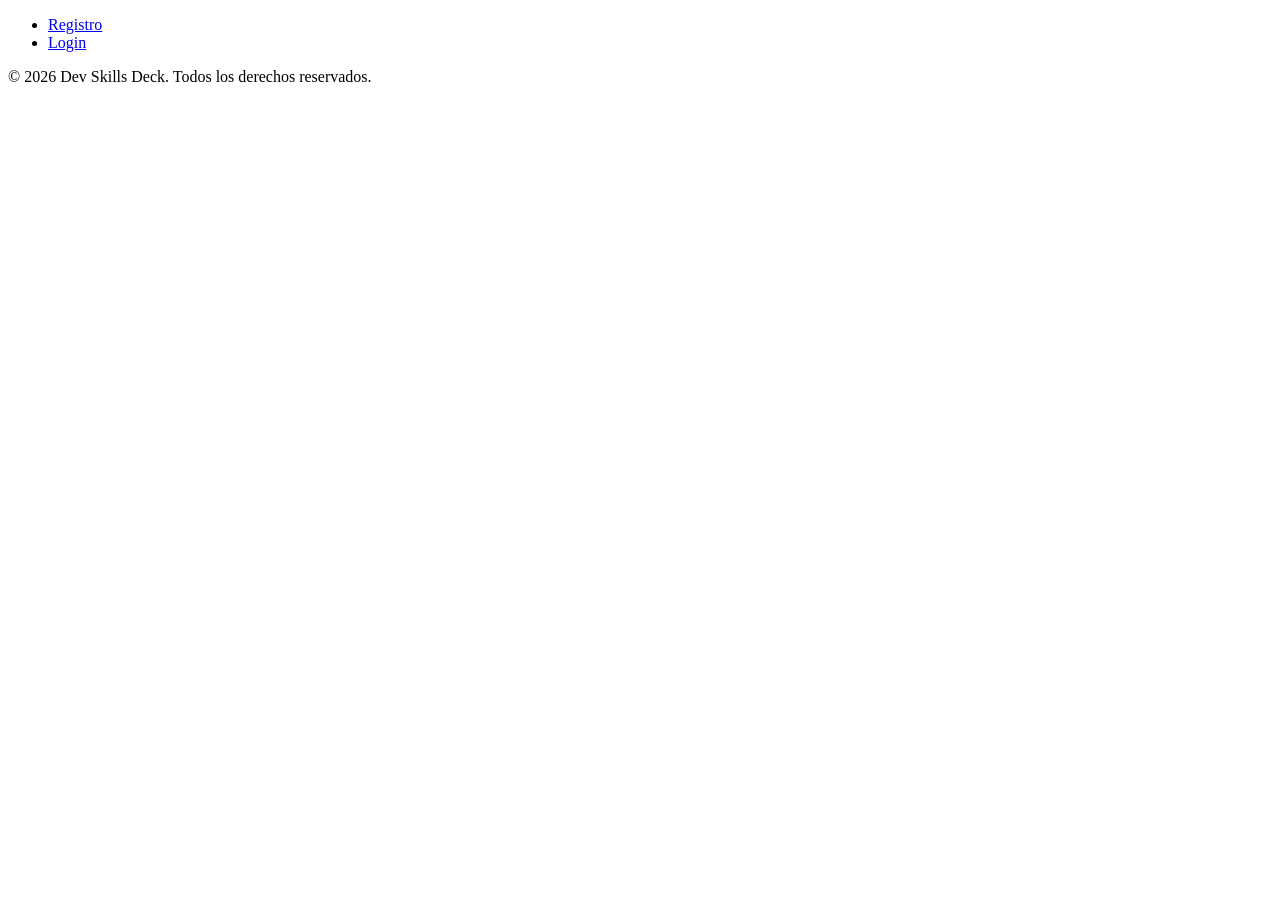
==== HTML/Index.html @ 3586e0e6 "cartas actualizadas y album" ====
<!DOCTYPE html>
<html lang="es">
<head>
    <meta charset="UTF-8"> 
    <meta name="viewport" content="width=device-width, initial-scale=1.0">
    <link rel="stylesheet" href="CSS/Style.css">
    <link rel="stylesheet" href="CSS/style-card.css">
    <link rel="icon" href="/img/esfera.png" type="image/png">
    <title>TP WEB</title>
</head> 
<body>
    <!---------        HEADER      ------------> 
    <header class="header-index">
        <section>
            <nav>
                <ul class="lista-header">
                    <li>
                        <a href="formulario-registro.html">Registro</a>
                    </li>
                    <li>
                        <a href="login.html">Login</a>
                    </li>
                </ul>
            </nav>
        </section>
    </header>
    <!---------        MAIN       ------------> 
    <main>
        
    </main>
    <!---------        FOOTER      ------------> 
    <footer>
        <p>&copy; 2026 Dev Skills Deck. Todos los derechos reservados.</p>
    </footer>
</body>
</html>
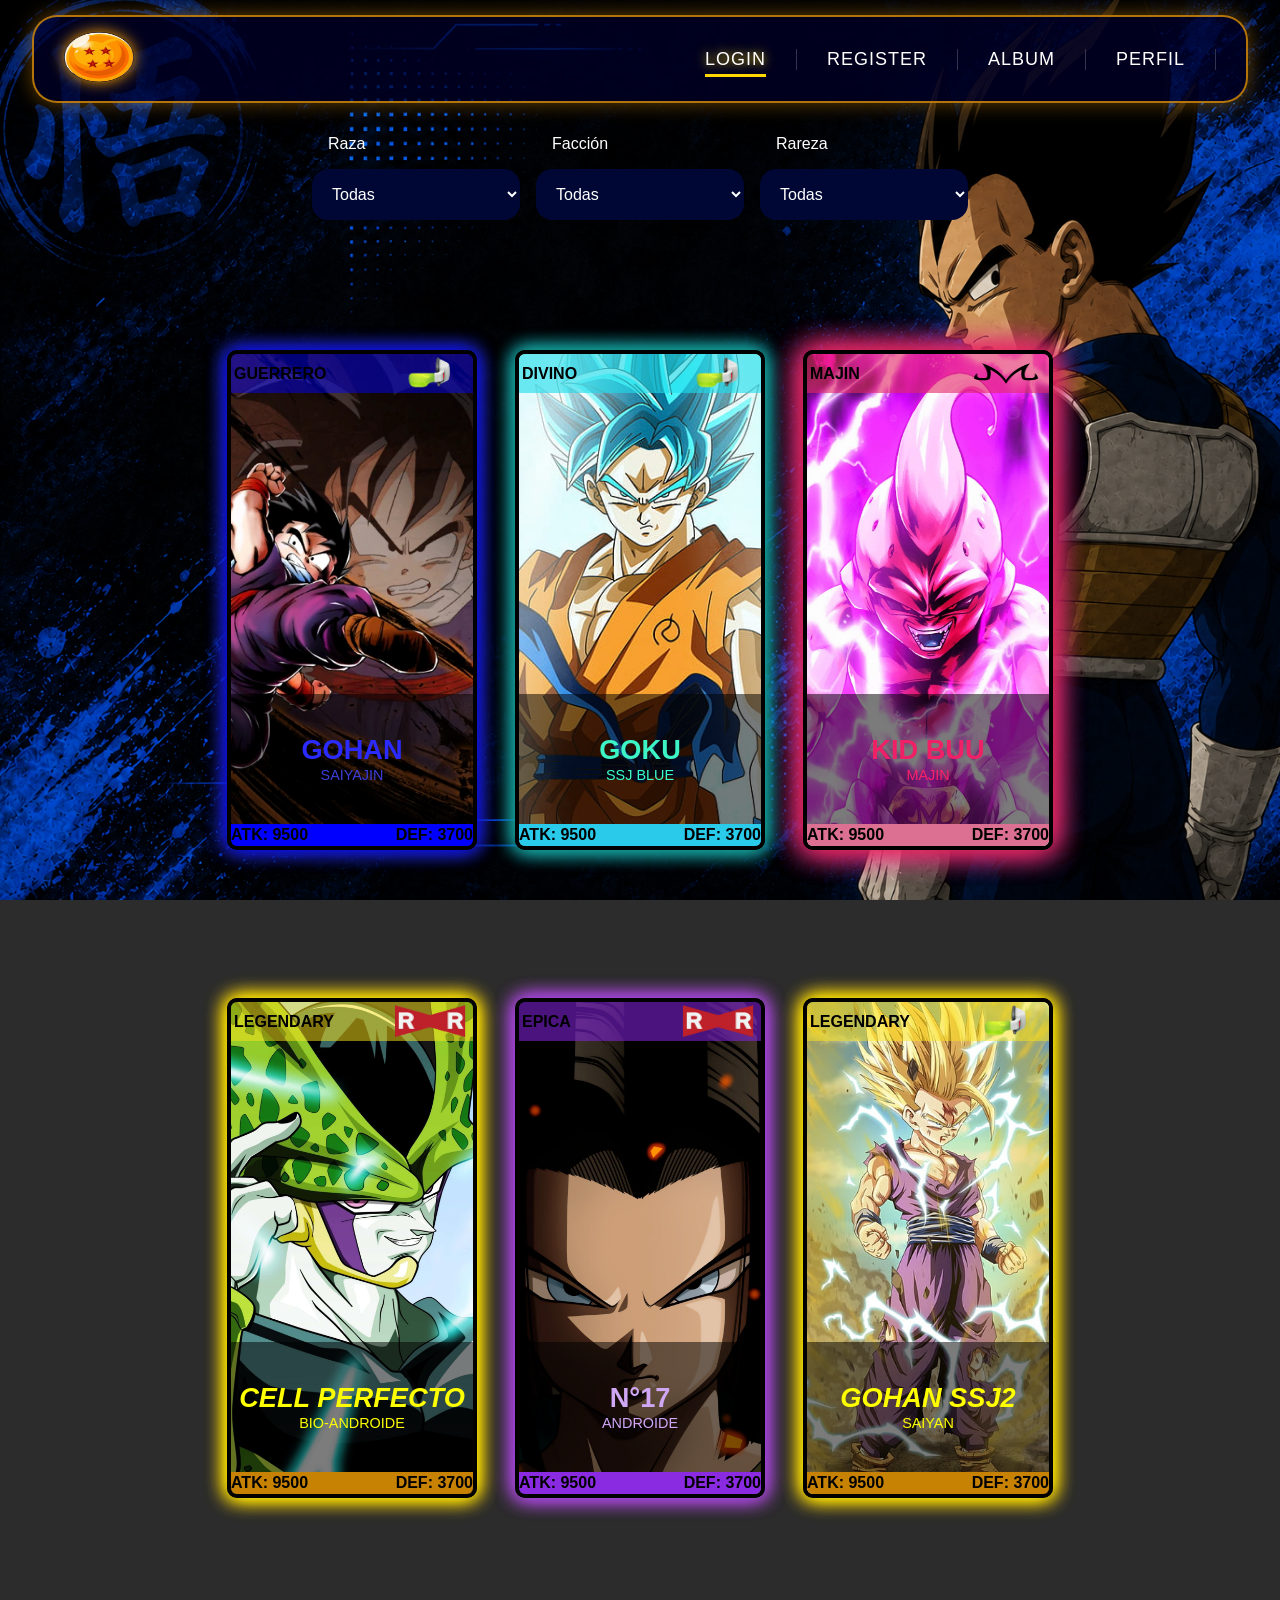
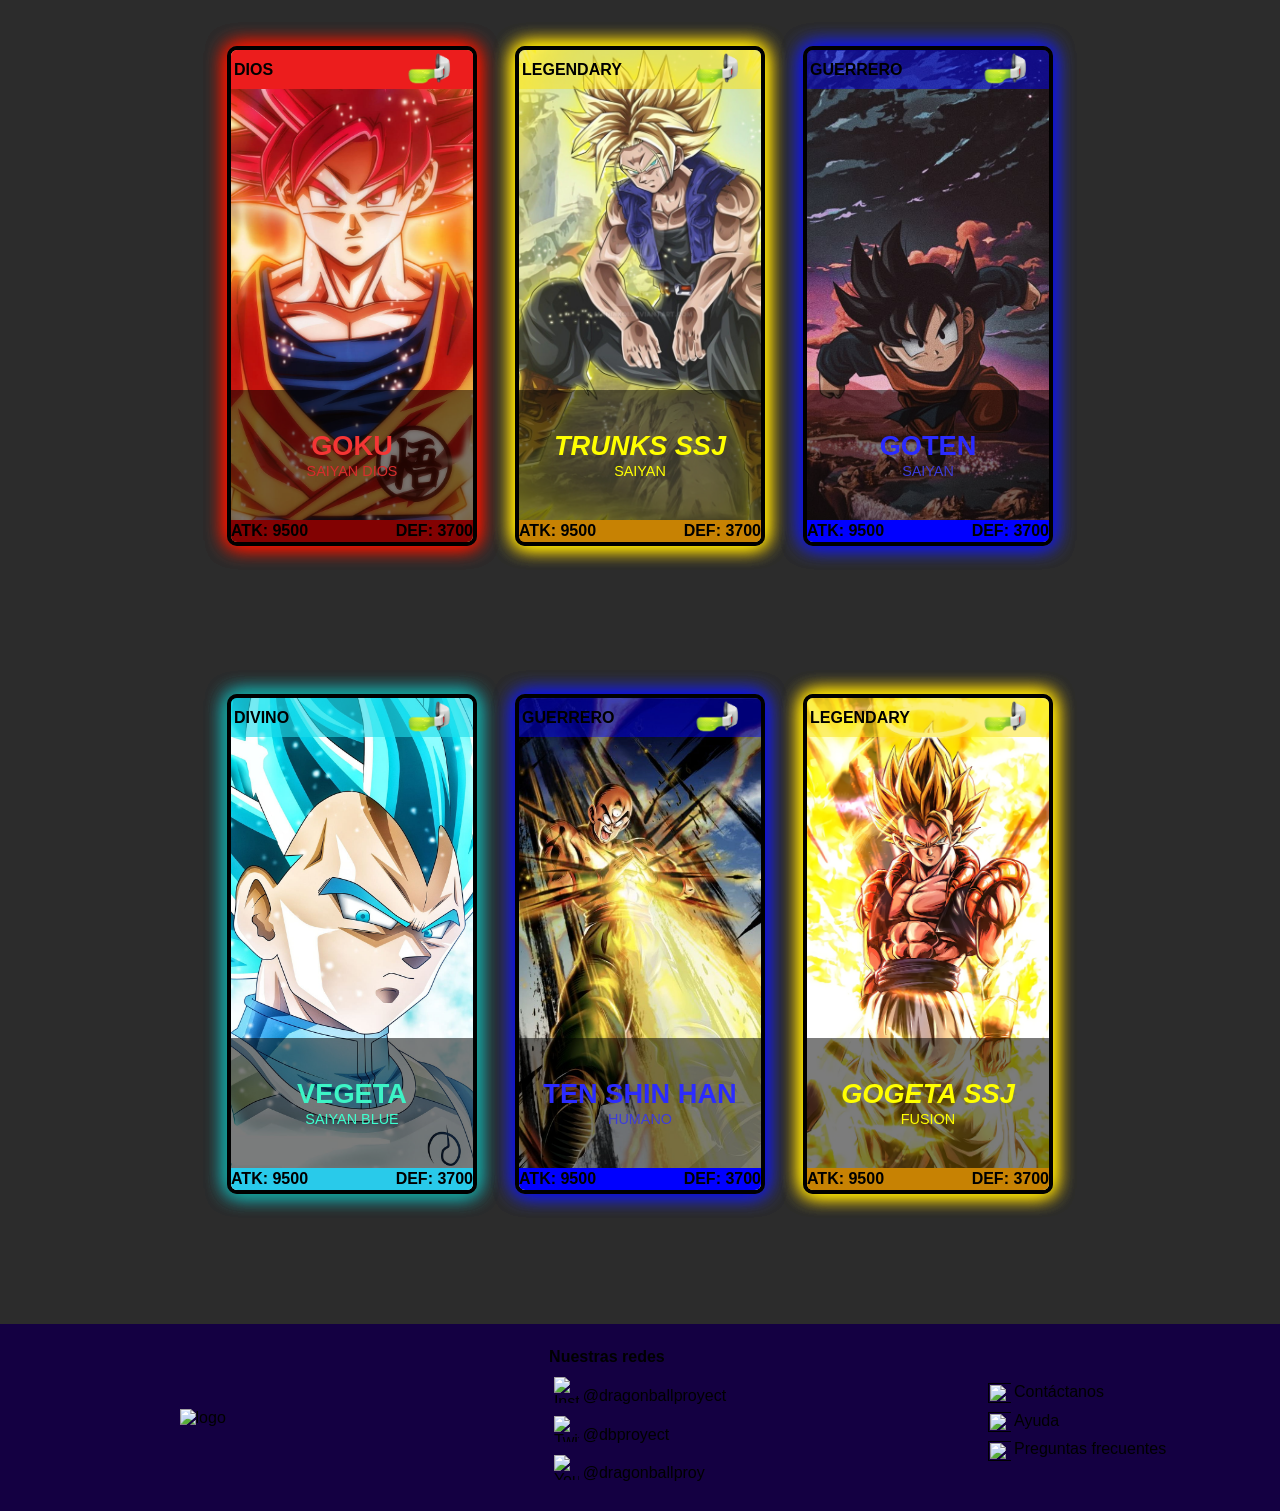
==== commit cf63febd: "proyecto entregado" ====
--- a/HTML/Index.html
+++ b/HTML/Index.html
@@ -3,34 +3,305 @@
 <head>
     <meta charset="UTF-8"> 
     <meta name="viewport" content="width=device-width, initial-scale=1.0">
-    <link rel="stylesheet" href="CSS/Style.css">
-    <link rel="stylesheet" href="CSS/style-card.css">
-    <link rel="icon" href="/img/esfera.png" type="image/png">
+    <link rel="stylesheet" href="../CSS/Style.css">
+    <link rel="stylesheet" href="../CSS/style-card.css">
+    <link rel="stylesheet" href="../CSS/style-landing.css">
+    <link rel="icon" href="../img/esfera.png" type="image/png">
     <title>TP WEB</title>
 </head> 
-<body>
+<body class="body-index">
     <!---------        HEADER      ------------> 
     <header class="header-index">
-        <section>
-            <nav>
-                <ul class="lista-header">
+        <nav class="barra-nav">
+            <div class="logo">
+                <a href="../HTML/Index.html"><img src="../img/esfera.png" alt="logo dragon ball"></a>
+            </div>
+                <ul class="nav-links">
                     <li>
-                        <a href="formulario-registro.html">Registro</a>
+                        <a href="#" class="activo">LOGIN</a>
                     </li>
                     <li>
-                        <a href="login.html">Login</a>
+                        <a href="formulario-registro.html">REGISTER</a>
+                    </li>
+                     <li>
+                        <a href="album.html">ALBUM</a>
+                    </li>
+                    <li>
+                        <a href="perfil.html">PERFIL</a>
                     </li>
                 </ul>
-            </nav>
-        </section>
+         </nav>
     </header>
     <!---------        MAIN       ------------> 
     <main>
         
+        <menu id="menu-filtro-cartas"><!-- menu de filtros -->
+            <label for="select-raza" class="label">Raza</label>
+            <select name="select-raza" class="select raza">
+                <button><selectedcontent></selectedcontent></button>
+                <option value="none">Todas</option>
+                <option value="namekianos">Namekianos</option>
+                <option value="terricolas">Terricolas</option>
+                <option value="saiyans">Saiyans</option>
+                <option value="androides">Androides</option>
+                <option value="demonio-frio">Demonios del frio</option>
+                <option value="fusion">Fusiones</option>
+            </select>
+            
+            <label for="select-faccion" class="label">Facción</label>
+            <select name="select-faccion" class="select faccion">
+                <button><selectedcontent></selectedcontent></button>
+                <option value="none">Todas</option>
+                <option value="guerreros-z">Guerrero Z</option>
+                <option value="patrulla-roja">Patrulla Roja</option>
+                <option value="imperio-freezer">Imperio de Freezer</option>
+            </select>
+            
+            <label for="select-rareza" class="label">Rareza</label>
+            <select name="select-rareza" class="select rareza">
+                <button><selectedcontent></selectedcontent></button>
+                <option value="none">Todas</option>
+                <option value="comun">Comúnes</option>
+                <option value="rara">Raras</option>
+                <option value="epicas">Épicas</option>
+                <option value="legendarias">Legendarias</option>
+            </select>
+        </menu>
+
+        <section class="contenedor-cards">
+            <!----- GOHAN ---------->
+            <article class="card guerrero">
+                <img src="../img/gohan.jpg" alt="GOHAN" class="img-card-fondo">
+                <div class="header-card guerrero">
+                    <h4>GUERRERO</h4>
+                    <img src="../img/logo-rastreador.png" class="img-logo">
+                </div>
+                <div class="footer-card">
+                    <div class="nombre-card guerrero">
+                        <h1>GOHAN</h1>
+                        <span>SAIYAJIN</span>
+                    </div>
+                    <div class="atributos guerrero">
+                        <span>ATK: 9500</span>
+                        <span>DEF: 3700</span>
+                     </div>
+                </div>
+            </article>
+            <!----- GOKU SSJ BLUE  ------>
+            <article class="card divino">
+                <img src="../img/gokublue.jpg" alt="GOKU SSJ BLUE" class="img-card-fondo">
+                <div class="header-card divino">
+                    <h4>DIVINO</h4>
+                    <img src="../img/logo-rastreador.png" class="img-logo">
+                </div>
+                <div class="footer-card">
+                    <div class="nombre-card divino">
+                        <h1>GOKU</h1>
+                        <span>SSJ BLUE</span>
+                    </div>
+                    <div class="atributos divino">
+                        <span>ATK: 9500</span>
+                        <span>DEF: 3700</span>
+                     </div>
+                </div>
+            </article>
+            <!------- KID BUU -------->
+            <article class="card majin">
+                <img src="../img/kidbuu.jpg" alt="KID BUU" class="img-card-fondo">
+                <div class="header-card majin">
+                    <h4>MAJIN</h4>
+                    <img src="../img/logo-majin.png" class="img-logo">
+                </div>
+                <div class="footer-card">
+                    <div class="nombre-card majin">
+                        <h1>KID BUU</h1>
+                        <span>MAJIN</span>
+                    </div>
+                    <div class="atributos majin">
+                        <span>ATK: 9500</span>
+                        <span>DEF: 3700</span>
+                     </div>
+                </div>
+            </article>
+            <!--------- CELL ------------->
+            <article class="card legendary">
+                <img src="../img/cell.jpg" alt="CELL" class="img-card-fondo">
+                <div class="header-card legendary">
+                    <h4>LEGENDARY</h4>
+                    <img src="../img/logo-patrulla-roja.png" class="img-logo">
+                </div>
+                <div class="footer-card">
+                    <div class="nombre-card legendary">
+                        <h1>CELL PERFECTO</h1>
+                        <span>BIO-ANDROIDE</span>
+                    </div>
+                    <div class="atributos legendary">
+                        <span>ATK: 9500</span>
+                        <span>DEF: 3700</span>
+                     </div>
+                </div>
+            </article>
+            <!------ ANDROIDE 17  ------>
+            <article class="card epica">
+                <img src="../img/androide17.jpg" alt="ANDROIDE 17" class="img-card-fondo">
+                <div class="header-card epica">
+                    <h4>EPICA</h4>
+                    <img src="../img/logo-patrulla-roja.png" class="img-logo">
+                </div>
+                <div class="footer-card">
+                    <div class="nombre-card epica">
+                        <h1>N°17</h1>
+                        <span>ANDROIDE</span>
+                    </div>
+                    <div class="atributos epica">
+                        <span>ATK: 9500</span>
+                        <span>DEF: 3700</span>
+                     </div>
+                </div>
+            </article>
+            <!---------- GOHAN SSJ2 ----------->
+            <article class="card legendary">
+                <img src="../img/gohanssj2.jpg" alt="GOHAN SSJ2" class="img-card-fondo">
+                <div class="header-card legendary">
+                    <h4>LEGENDARY</h4>
+                    <img src="../img/logo-rastreador.png" class="img-logo">
+                </div>
+                <div class="footer-card">
+                    <div class="nombre-card legendary">
+                        <h1>GOHAN SSJ2</h1>
+                        <span>SAIYAN</span>
+                    </div>
+                    <div class="atributos legendary">
+                        <span>ATK: 9500</span>
+                        <span>DEF: 3700</span>
+                     </div>
+                </div>
+            </article>
+            <!------- GOKU SSJ GOD ------->
+            <article class="card dios">
+                <img src="../img/gokussjgod.jpg" alt="BEERUS" class="img-card-fondo">
+                <div class="header-card dios">
+                    <h4>DIOS</h4>
+                    <img src="../img/logo-rastreador.png" class="img-logo">
+                </div>
+                <div class="footer-card">
+                    <div class="nombre-card dios">
+                        <h1>GOKU</h1>
+                        <span>SAIYAN DIOS</span>
+                    </div>
+                    <div class="atributos dios">
+                        <span>ATK: 9500</span>
+                        <span>DEF: 3700</span>
+                     </div>
+                </div>
+            </article>
+            <!------- TRUNKS FUTURO ------->
+            <article class="card legendary">
+                <img src="../img/trunksfuturossj.jpg" alt="TRUNKS FUTURO" class="img-card-fondo">
+                <div class="header-card legendary">
+                    <h4>LEGENDARY</h4>
+                    <img src="../img/logo-rastreador.png" class="img-logo">
+                </div>
+                <div class="footer-card">
+                    <div class="nombre-card legendary">
+                        <h1>TRUNKS SSJ</h1>
+                        <span>SAIYAN</span>
+                    </div>
+                    <div class="atributos legendary">
+                        <span>ATK: 9500</span>
+                        <span>DEF: 3700</span>
+                     </div>
+                </div>
+            </article>
+            <!------- GOTEN ------->
+            <article class="card guerrero">
+                <img src="../img/goten.jpg" alt="GOTEN" class="img-card-fondo">
+                <div class="header-card guerrero">
+                    <h4>GUERRERO</h4>
+                    <img src="../img/logo-rastreador.png" class="img-logo">
+                </div>
+                <div class="footer-card">
+                    <div class="nombre-card guerrero">
+                        <h1>GOTEN</h1>
+                        <span>SAIYAN</span>
+                    </div>
+                    <div class="atributos guerrero">
+                        <span>ATK: 9500</span>
+                        <span>DEF: 3700</span>
+                     </div>
+                </div>
+            </article>
+            <!------- VEGETA SSJ BLUE ------->
+            <article class="card divino">
+                <img src="../img/vegeta-blue.jpg" alt="VEGETA SSJ BLUE " class="img-card-fondo">
+                <div class="header-card divino">
+                    <h4>DIVINO</h4>
+                    <img src="../img/logo-rastreador.png" class="img-logo">
+                </div>
+                <div class="footer-card">
+                    <div class="nombre-card divino">
+                        <h1>VEGETA</h1>
+                        <span>SAIYAN BLUE</span>
+                    </div>
+                    <div class="atributos divino">
+                        <span>ATK: 9500</span>
+                        <span>DEF: 3700</span>
+                     </div>
+                </div>
+            </article>
+            <!------- TEN SHIN HAN ------->
+            <article class="card guerrero">
+                <img src="../img/tenshinhan.jpg" alt="TEN SHIN HAN" class="img-card-fondo">
+                <div class="header-card guerrero">
+                    <h4>GUERRERO</h4>
+                    <img src="../img/logo-rastreador.png" class="img-logo">
+                </div>
+                <div class="footer-card">
+                    <div class="nombre-card guerrero">
+                        <h1>TEN SHIN HAN</h1>
+                        <span>HUMANO</span>
+                    </div>
+                    <div class="atributos guerrero">
+                        <span>ATK: 9500</span>
+                        <span>DEF: 3700</span>
+                     </div>
+                </div>
+            </article>
+            <!------- GOGETA ------->
+            <article class="card legendary">
+                <img src="../img/gogeta-ssj.jpg" alt="GOGETA SSJ" class="img-card-fondo">
+                <div class="header-card legendary">
+                    <h4>LEGENDARY</h4>
+                    <img src="../img/logo-rastreador.png" class="img-logo">
+                </div>
+                <div class="footer-card">
+                    <div class="nombre-card legendary">
+                        <h1>GOGETA SSJ</h1>
+                        <span>FUSION</span>
+                    </div>
+                    <div class="atributos legendary">
+                        <span>ATK: 9500</span>
+                        <span>DEF: 3700</span>
+                     </div>
+                </div>
+            </article>
+        </section>
     </main>
     <!---------        FOOTER      ------------> 
     <footer>
-        <p>&copy; 2026 Dev Skills Deck. Todos los derechos reservados.</p>
+        <img src="img/logo-dbz.png" alt="logo">
+        <div id="wrapper-redes">
+            <h4>Nuestras redes</h4>
+            <a href="https:\\www.instagram.com"><img src="img/instagram-icon.png" alt="Instagram">@dragonballproyect</a>
+            <a href="https:\\www.x.com"><img src="img/twitter-icon.png" alt="Twitter">@dbproyect</a>
+            <a href="https:\\www.youtube.com"><img src="img/youtube-icon.png" alt="Youtube">@dragonballproy</a>
+        </div>
+        <div id="wrapper-miscelaneos">
+            <a href=""><img src="img/external-link.png" alt="">Contáctanos</a>
+            <a href=""><img src="img/external-link.png" alt="">Ayuda</a>
+            <a href=""><img src="img/external-link.png" alt="">Preguntas frecuentes</a>
+        </div>
+
     </footer>
 </body>
 </html>
--- a/CSS/Style.css
+++ b/CSS/Style.css
@@ -0,0 +1,201 @@
+* { /*reset de todos los parametros relativamente importantes*/
+    margin: 0;
+    padding: 0;
+    text-decoration: none;
+    list-style-type: none;
+    border: none;
+    box-sizing: border-box;
+    font-family: Verdana, Geneva, Tahoma, sans-serif;
+    color: black;
+}
+
+/* ---------HEADER--------- */
+header{
+    background-color: rgba(0, 0, 0, 0.441);
+}
+.barra-nav{
+    width: 95%;
+    margin: 15px auto;
+    display: flex;
+    justify-content: space-between;
+    align-items: center;
+    padding: 15px 30px;
+    border-radius: 25px;
+    background: rgba(0, 0, 42, 0.712);
+    border: 2px solid rgba(255, 166, 0, 0.7);
+    box-shadow: 0 0 20px rgba(255, 166, 0, 0.4);
+    position: fixed;
+    top: 0;
+    left: 50%;
+    transform: translateX(-50%);
+    
+    z-index: 1000;
+}
+/* LOGO */
+.logo img{
+    width: 70px;
+    height: 50px;
+    border-radius: 50%;
+    box-shadow: 0 0 15px orange;
+}
+/* LINKS */
+.nav-links{
+    list-style: none;
+    display: flex;
+    align-items: center;
+    gap: 30px;
+}
+/* ITEMS */
+.nav-links li{
+    padding-right: 30px;
+    border-right: 1px solid rgba(255,255,255,0.2);
+}
+/* LINKS */
+.nav-links a{
+    text-decoration: none;
+    color: white;
+    font-size: 18px;
+    letter-spacing: 1px;
+    transition: 0.3s;
+}
+.nav-links a:hover{
+    color: gold;
+    text-shadow: 0 0 10px gold;
+    transform: translateY(-2px);
+}
+.activo{
+    color: gold;
+    border-bottom: 3px solid gold;
+    padding-bottom: 5px;
+    text-shadow: 0 0 10px gold;
+}
+/* ------------MAIN------------- */
+main{
+    display: grid;
+    grid-template-columns: 1fr;
+    justify-content: center;
+    align-items: center;
+    height: 100%;
+}
+
+/* -------------FOOTER----------------- */
+footer {
+    background-color: #140042;
+    
+    width: 100%;
+    margin-top: 5rem;
+    padding: 1.5rem 0;
+    display: grid;
+    grid-auto-columns: 1fr;
+    grid-auto-flow: column;
+    gap: 2rem;
+    align-items: center;
+    justify-items: center; 
+    justify-content: center;
+}
+footer img {/*logo*/
+    display: inline-block;
+    max-width: 5rem;
+    height: auto;
+}
+footer div a {/*los links, tanto de redes como miscelaneos*/
+    display: block;
+    margin: .3rem;
+    align-content: center;
+    height: min-content;
+    align-content: center;
+}
+footer div a img { /*iconos de items de redes y miscelaneos*/
+    position: relative;
+    bottom: -.4rem;/*no supe hacerlos encajar correctamente sin esto, no me parece que sea lo mejor*/
+    margin-right: .2rem;
+    width: 1.6rem;
+    height: auto;
+    aspect-ratio: 1 / 1;
+    object-fit: contain;
+    display: inline-block;
+}
+footer div a:hover{
+    text-decoration: underline;
+}
+#wrapper-miscelaneos img {/*iconos de "link externo"*/
+    max-width: 1.4rem;
+}
+
+
+select,
+::picker(select) { /*quita la apariencia default de los select*/
+    appearance: none;
+}
+option::checkmark { /*es como el bullet de las listas*/
+    display: none;
+}
+
+select:focus {/*saca el borde cuando clickeas el select*/
+  outline: none;
+  box-shadow: none;
+}
+
+
+@media (max-width: 50em) {/*celular*/
+    .navbar {/*que los elementos se muestren como un menu desplegado*/
+        display: grid;
+        grid-auto-columns: 1fr;
+        grid-auto-rows: min-content;
+    }
+    .navbar li a {/*que los elementos no seleccionados desaparezcan*/
+        display: none;
+    }
+    #seleccionado {/*que el elemento actual se mantenga*/
+        display: inline-block;
+    }
+
+
+    
+    
+    footer {
+        grid-auto-flow: row;
+    }
+    footer h4 {/*sacar el titulo "redes"*/
+        display: none;
+    }
+    #wrapper-redes a img {
+        margin: .6rem;
+        min-width: 5vw;
+        max-width: 10vw;
+        display: inline-block
+    }
+    #wrapper-redes a {
+        display: inline-block;
+        color: none;/*no supe hacer una forma de quitar el texto sin quitar el link*/
+        font-size: 0;
+    }
+    #wrapper-miscelaneos img {
+        display: none;
+    }
+    #wrapper-miscelaneos a {
+        text-align: center;
+        margin: .5rem;
+    }
+}
+
+
+
+
+
+
+
+
+
+
+
+
+
+
+
+
+
+
+
+
+
--- a/CSS/style-card.css
+++ b/CSS/style-card.css
@@ -0,0 +1,267 @@
+/* CARTA */
+*{
+    box-sizing: border-box;
+    margin: 0%;
+    padding: 0;
+}
+.card{
+    margin: 50px;
+    width: clamp(170px,20vw,250px);
+    aspect-ratio: 1 / 2;
+    display: flex;
+    flex-direction: column;
+    border: 4px solid black;
+    border-radius: 10px;
+    overflow: hidden;
+    object-fit: cover;
+    justify-content: space-between;
+
+    position: relative;
+
+}
+.card:hover{
+     transform: scale(1.06);  
+} 
+.header-card{
+    display: flex;
+    justify-content: space-between;
+    width: 100%;
+    height: 8%;
+    box-sizing: border-box;
+    padding: 0 3px;
+    align-items: center;
+    font-family: "Orbitron";
+
+    position: relative;
+    z-index: 2;
+}
+.atributos{
+    display: flex;
+    justify-content: space-between;
+    box-sizing: border-box;
+    font-weight: bold;
+    padding: 2px 0;
+
+
+    position: relative;
+    z-index: 2;
+}
+/* CARTA PARTE DELANTERA */
+.img-card-fondo{
+    width: 100%;
+    height: 100%;
+    object-fit: cover;
+    
+    position: absolute;
+    z-index: 1;
+}
+.img-logo{
+    width: 80px;
+    height: 100%;
+}
+.footer-card{
+    text-align: center;
+}
+.nombre-card{
+    background-color: transparent;
+    width: 100%;
+    position: relative;
+    z-index: 2;
+    padding: 2.5em 0;
+    background-color: rgba(0, 0, 0, 0.514);
+}
+.nombre-card h1{
+    font-size: 1.7em;
+}
+.nombre-card span{
+    font-size: 0.9em;
+}
+/* CARTA PARTE TRASERA */
+.card-img{
+    height: 45%;
+    background-color: orangered;
+}
+.card-img img{
+    height: 100%;
+    width: 100%;
+    object-fit: cover;
+    border-top: 3.5px solid black;
+ 
+}
+.card-body{
+    flex: 1;
+    display: flex;
+    flex-direction: column;
+    border-top: 3.5px solid black;
+
+}
+.descripcion{
+    flex:1;
+    text-align: justify;
+    object-fit: cover;
+    padding: 10px 10px;
+}
+
+/*---- -------------------ESTILOS----------------------------------- */
+/* LEGENDARY */
+.card.legendary{
+    box-shadow: 0 0 20px yellow,
+                0 0 20px gold,
+                0 0 20px orange;
+}
+.header-card.legendary{
+    background-color: rgba(252, 226, 28, 0.523);
+}
+.nombre-card.legendary h1{
+    color: yellow;
+    font-style: italic;
+}
+.nombre-card.legendary span{
+    color: yellow;
+}
+.atributos.legendary{
+    background-color: rgb(199, 130, 3);
+}
+.card-body.legendary{
+    background-color: orange;
+}
+/* EPICA */
+.card.epica{
+    box-shadow:0 0 20px blueviolet,
+    0 0 20px violet,
+    0 0 20px darkorchid;
+}
+.header-card.epica{
+    background-color: rgba(132, 34, 224, 0.562);
+}
+.nombre-card.epica h1{
+    color: rgb(207, 167, 244);
+}
+.nombre-card.epica span{
+    color: rgb(210, 167, 250);
+}
+.atributos.epica{
+    background-color: blueviolet;
+}
+.card-body.epica{
+    background-color: rgb(160, 16, 222);
+}
+/* GUERRERO */
+.card.guerrero{
+    box-shadow: 0 0 20px blue,
+                0 0 20px rgb(10, 10, 175),
+                0 0 20px rgb(82, 111, 205);
+}
+.header-card.guerrero{
+    background-color: rgba(0, 0, 255, 0.468);
+}
+.nombre-card.guerrero h1{
+    color: rgb(43, 43, 255);
+}
+.nombre-card.guerrero span{
+    color: rgb(61, 61, 218);
+}
+.atributos.guerrero{
+    background-color: blue;
+}
+/* DIVINO */
+.card.divino{
+    box-shadow: 0 0 20px rgb(18, 144, 138),
+                0 0 20px rgb(20, 236, 182),
+                0 0 20px rgb(31, 94, 183) ;
+}
+.header-card.divino{
+    background-color: rgba(30, 221, 235, 0.612);
+}
+.nombre-card.divino h1{
+    color: rgb(61, 244, 198);
+}
+.nombre-card.divino span{
+    color: rgb(62, 255, 207);
+}
+.atributos.divino{
+    background-color: rgb(41, 202, 234);
+}
+.card-body.divino{
+    background-color: rgba(30, 221, 235, 0.612);
+}
+/* ANGEL */
+.card.angel{
+    box-shadow: 0 0 20px white,
+                0 0 20px white,
+                0 0 20px white;
+}
+.header-card.angel{
+    background-color: rgba(255, 255, 255, 0.832);
+}
+.nombre-card.angel h1{
+    color: rgb(249, 227, 227);
+}
+.nombre-card.angel span{
+    color: rgb(250, 235, 235);
+}
+.atributos.angel{
+    background-color: white;
+}
+/* DIOS */
+.card.dios{
+    box-shadow: 0 0 20px red,
+                0 0 20px orangered,
+                0 0 20px darkred;
+}
+.header-card.dios{
+    background-color: rgb(236, 29, 29);
+}
+.nombre-card.dios h1{
+    color: rgb(245, 53, 53);
+}
+.nombre-card.dios span{
+    color: rgb(218, 45, 45);
+}
+.atributos.dios{
+    background-color: rgb(130, 2, 2);
+}
+.card-body.dios{
+    background-color: rgb(241, 22, 22);
+}
+/* NAMEKIANO */
+.card.namekiano{
+    box-shadow: 0 0 20px green,
+                0 0 20px greenyellow,
+                0 0 20px lightgreen;
+}
+.header-card.namekiano{
+    background-color: rgba(12, 247, 12, 0.648);
+}
+.nombre-card.namekiano h1{
+    color: rgb(10, 232, 10);
+}
+.nombre-card.namekiano span{
+    color: rgb(10, 232, 10);
+}
+.atributos.namekiano{
+    background-color: rgb(16, 183, 16);
+}
+.card-body.namekiano{
+    background-color: rgba(12, 247, 12, 0.648) ;
+}
+/* MAJIN */
+.card.majin{
+    box-shadow: 0 0 30px rgb(240, 35, 69),
+                0 0 30px rgb(229, 41, 104),
+                0 0 30px rgb(215, 54, 215);
+}
+.header-card.majin{
+    background-color: rgba(229, 41, 104, 0.611);
+}
+.nombre-card.majin h1{
+    color: rgb(239, 32, 101);
+}
+.nombre-card.majin span{
+    color: rgb(253, 32, 106);
+}
+.atributos.majin{
+    background-color: palevioletred;
+}
+
+
--- a/CSS/style-landing.css
+++ b/CSS/style-landing.css
@@ -0,0 +1,126 @@
+/* /* /* /* ------------LANDING------------- */
+/* #landing {
+    background-color: black;
+    width: 100%;
+    min-height: 30vh;
+    display: grid;
+    grid-auto-columns: 1fr;
+    grid-auto-rows: 1fr;
+    align-items: center;
+    justify-items: end;
+    grid-template-areas: 
+    "text ."
+    "text button";
+
+}
+#texto-landing {
+    color: yellow;
+    width: 50vw;
+    text-align: left;
+    padding: 5rem 0;
+    padding-left: 20%;
+    
+    grid-area: text;
+}
+#boton-landing {
+    padding: 1em;
+    border: none;
+    width: min-content;
+    margin-right: 10%;
+    grid-area: button;
+} */ 
+.body-index{
+    display: grid;/*grid q*/
+    grid-auto-columns: 100%;
+    grid-auto-rows: min-content;
+    min-height: 100vh;
+    background-color: rgb(44, 44, 44); /*color de fondo de backup (por si falla la imagen de fondo)*/
+    background-image: url(../img/fondo4.jpg);
+    background-size: cover;/*para que cubra toda la pantalla si o si*/
+    background-attachment: fixed; /*para que te siga la imagen cuando scrolleas*/
+}
+.contenedor-cards{
+    display: grid;
+    grid-template-columns: repeat(auto-fit, 15rem);/*repeat() con auto-fit permite repetir la cantidad de columnas que entren en el ancho total de la pantalla,  y 15rem es el mismo tamaño que la carta*/
+    justify-content: center; /*para que el contenedor este centrado*/
+    /*para que los items esten centrados dentro de su espacio individual*/
+    align-items: center;
+    justify-items: center;
+    gap: 3rem; 
+
+    width: 80%;
+    min-height: 80vh;
+    margin-top: 3em;
+    margin-right: 10%;
+    margin-left: 10%;
+}
+#menu-filtro-cartas {/*wrapper donde se situan los select de raza, faccion y rareza, junto con sus labels*/
+    padding-top: 70px;
+    max-width: 100%;
+    margin: 2rem 0;/*margin arriba y abajo*/
+    display: grid;
+    grid-template-columns: 1fr 1fr 1fr;
+    grid-template-rows: 1fr 1fr;
+    grid-auto-flow: column;
+    justify-items: start;
+    justify-self: center; /*para que el wrapper esté en el medio*/
+    gap: 1em;
+}
+#menu-filtro-cartas .label { 
+    padding-left: 1rem;/*para que este alineado con el texto del select (debe haber una mejor forma de hacerlo)*/
+    text-align: left;
+    align-content: end;  /*para que esté pegado al select*/
+    color: white;
+}
+
+#menu-filtro-cartas .select {
+    min-width: 13rem;
+    cursor: pointer; /*para mostrar que se puede interactuar con él*/
+    
+    font-size: medium;
+    padding: 1rem;
+    background-color: #010735;
+    color: white;
+    border-radius: 1rem;
+}
+
+#menu-filtro-cartas .select:hover {
+    background-color: rgb(158, 140, 0);
+}
+#menu-filtro-cartas .select selectedcontent {
+    color: white;
+}
+
+#menu-filtro-cartas .select option {
+    background-color: azure;
+}
+
+#menu-filtro-cartas .select option:checked {
+    background-color: #FFA500;
+}
+
+#menu-filtro-cartas .select:open {
+    border-radius: 1rem 1rem 0 0;/*quita el redondeado del borde en la parte baja para que coincida con la lista desplegable*/
+}
+
+
+@media (max-width: 50em){/*cambios para celular*/
+    #menu-filtro-cartas {
+        max-width: 90%;
+        margin: 2rem 10%;
+
+        display: grid;
+        grid-template-columns: 1fr ;
+        grid-auto-rows: 1fr;
+        grid-auto-flow: row;/*sobreescribir el flow del grid para que los items se pongan siempre en una fila nueva en vez de una columna*/
+        justify-self: center;
+        gap: 1em;
+    }
+    .contenedor-cards {
+        margin: 3rem 0 0 0;/*pseudo reset del margin*/
+        width: 90%;
+
+        justify-self: center;
+        grid-template-columns: repeat(auto-fit, max-content);
+    }
+}
